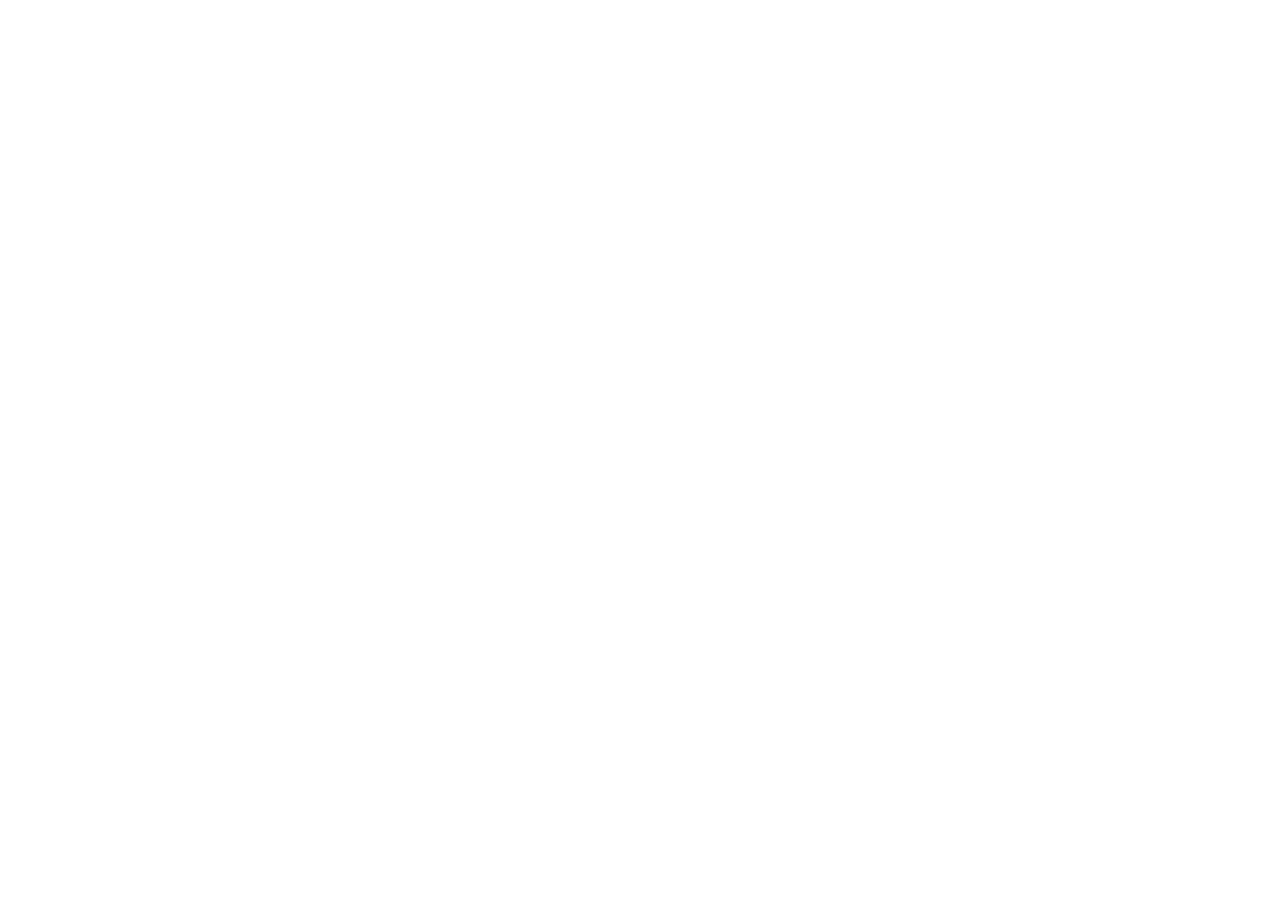
==== index.html @ aa8d3229 "initial structure" ====
<!DOCTYPE html>
<html lang="en">
<head>
    <meta charset="UTF-8">
    <meta name="viewport" content="width=device-width, initial-scale=1.0">
    <link rel="stylesheet" href="scss/styles.css">
    <title>Document</title>
</head>
<body>
    <main>
        <!-- sidebar starts -->
        <aside></aside>
        <!-- sidebar ends -->

        <!-- main content starts -->
        <section></section>
        <!-- main content ends -->
    </main>
</body>
</html>
---- scss/styles.css ----
/* style resets start */
* {
  margin: 0;
  padding: 0;
  box-sizing: border-box; }

a {
  text-decoration: none; }

/* style resets end */
/* sidebar styles start */
/* sidebar styles end */

/*# sourceMappingURL=styles.css.map */
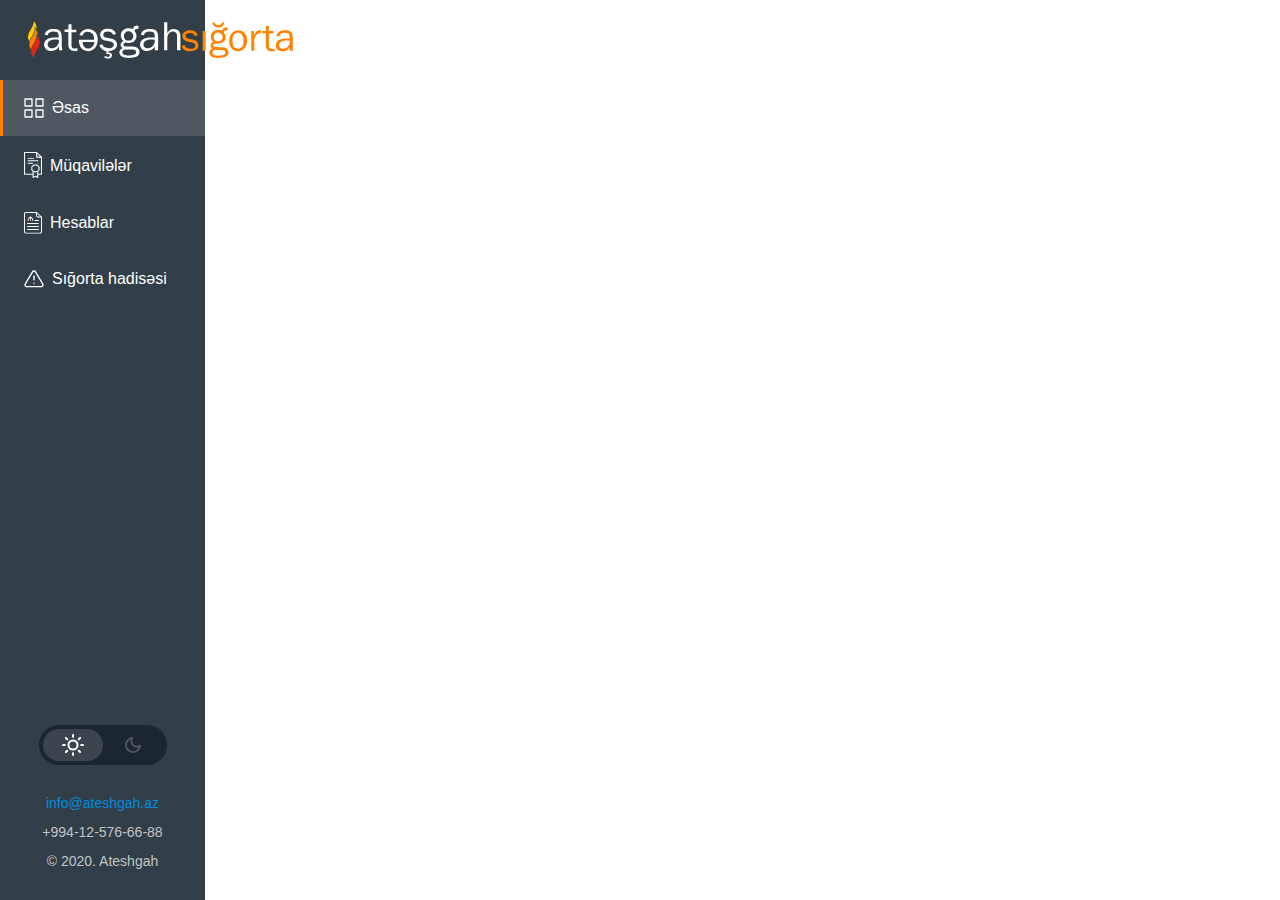
==== commit 45ec12be: "sidebar" ====
--- a/index.html
+++ b/index.html
@@ -3,18 +3,85 @@
 <head>
     <meta charset="UTF-8">
     <meta name="viewport" content="width=device-width, initial-scale=1.0">
+    <link rel="stylesheet" href="https://stackpath.bootstrapcdn.com/bootstrap/4.5.2/css/bootstrap.min.css" integrity="sha384-JcKb8q3iqJ61gNV9KGb8thSsNjpSL0n8PARn9HuZOnIxN0hoP+VmmDGMN5t9UJ0Z" crossorigin="anonymous">
     <link rel="stylesheet" href="scss/styles.css">
     <title>Document</title>
 </head>
 <body>
     <main>
         <!-- sidebar starts -->
-        <aside></aside>
+        <aside class="sidebar">
+            <!-- logo starts -->
+            <div class="logo d-flex align-items-center">
+                <div class="w-100 d-flex justify-content-center">
+                    <a href="#" class="mr-1">
+                        <img src="assets/icons/logo.svg" alt="company logo" />
+                    </a>
+                    <a href="#" class="company-name d-flex">
+                        <img src="assets/icons/company-name-1.svg" alt="atesgah" />
+                        <img src="assets/icons/company-name-2.svg" alt="sigorta" />
+                    </a>
+                </div>
+            </div>
+            <!-- logo ends -->
+
+            <!-- navigation menu links start -->
+            <nav class="aside-menu">
+                <ul>
+                    <li>
+                        <a href="#" class="white d-flex align-items-center py-3 pl-4 position-relative active-link">
+                            <img class="mr-2" src="assets/icons/main.svg" alt="main page icon" />Əsas
+                        </a>
+                    </li>
+                    <li>
+                        <a href="#" class="white d-flex align-items-center py-3 pl-4 position-relative">
+                            <img class="mr-2" src="assets/icons/agreements.svg" alt="agreements icon" />Müqavilələr
+                        </a>
+                    </li>
+                    <li>
+                        <a href="#" class="white d-flex align-items-center py-3 pl-4 position-relative">
+                            <img class="mr-2" src="assets/icons/accounts.svg" alt="accounts icon" />Hesablar
+                        </a>
+                    </li>
+                    <li>
+                        <a href="#" class="white d-flex align-items-center py-3 pl-4 position-relative">
+                            <img class="mr-2" src="assets/icons/insurance-event.svg" alt="insurance event icon" />Sığorta hadisəsi
+                        </a>
+                    </li>
+                </ul>
+            </nav>
+            <!-- navigation menu links end -->
+
+            <!-- sidebar footer starts -->
+            <footer class="position-absolute w-100 text-center">
+                <div class="theme-toggler mx-auto d-flex justify-content-between align-items-center">
+                    <a class="d-flex align-items-center justify-content-center active-toggler" href="#">
+                        <img src="assets/icons/light-mode.svg" alt="light mode icon" />
+                    </a>
+                    <a class="d-flex align-items-center justify-content-center" href="#">
+                        <img src="assets/icons/dark-mode.svg" alt="dark mode icon" />
+                    </a>
+                </div>
+                <div class="contact py-4">
+                    <p class="py-1">
+                        <a class="blue" href="mailto:info@ateshgah.az">info@ateshgah.az</a>
+                    </p>
+                    <p class="py-1">
+                        <a class="gray" href="tel:+994-12-576-66-88">+994-12-576-66-88</a>
+                    </p>
+                    <p class="gray py-1">&copy; 2020. Ateshgah</p>
+                </div>
+            </footer>
+            <!-- sidebar footer ends -->
+        </aside>
         <!-- sidebar ends -->
 
         <!-- main content starts -->
         <section></section>
         <!-- main content ends -->
     </main>
+
+    <!-- necessary javascript links -->
+    <script src="js/index.js"></script>
 </body>
 </html>--- a/scss/styles.css
+++ b/scss/styles.css
@@ -1,14 +1,80 @@
+/* imports */
 /* style resets start */
 * {
-  margin: 0;
-  padding: 0;
-  box-sizing: border-box; }
+  margin: 0 !important;
+  padding: 0 !important;
+  box-sizing: border-box !important; }
 
 a {
-  text-decoration: none; }
+  text-decoration: none !important; }
+  a:hover {
+    color: inherit; }
 
 /* style resets end */
+/* common styles start */
+.white {
+  color: #fff; }
+
+.orange {
+  color: #FF8300; }
+
+.blue {
+  color: #008DDD; }
+  .blue:hover {
+    color: #008DDD; }
+
+.gray {
+  color: #C0C5C7; }
+  .gray:hover {
+    color: #C0C5C7; }
+
+.active-link {
+  background-color: rgba(196, 196, 196, 0.2); }
+  .active-link::before {
+    content: "";
+    width: 3px;
+    height: 100%;
+    background-color: #FF8300;
+    position: absolute;
+    left: 0; }
+
+.active-toggler {
+  background-color: rgba(196, 196, 196, 0.2); }
+
+/* common styles end */
 /* sidebar styles start */
+main aside.sidebar {
+  width: 205px;
+  height: 100vh;
+  background-color: #323E48;
+  position: fixed;
+  /* sidebar logo styles start */
+  /* sidebar logo styles end */
+  /* sidebar navigation links styles start */
+  /* sidebar navigation links styles end */
+  /* sidebar footer styles start */
+  /* sidebar footer styles end */ }
+  main aside.sidebar div.logo {
+    height: 80px; }
+  main aside.sidebar nav.aside-menu ul li a:hover {
+    color: #fff; }
+  main aside.sidebar footer {
+    bottom: 0; }
+    main aside.sidebar footer .theme-toggler {
+      background-color: #1B2630;
+      width: 128px;
+      border-radius: 70px;
+      height: 40px;
+      padding: 0 4px !important; }
+      main aside.sidebar footer .theme-toggler a {
+        border-radius: 90px;
+        width: 60px;
+        height: 32px; }
+    main aside.sidebar footer p {
+      font-size: 14px; }
+
 /* sidebar styles end */
+/* main content styles start */
+/* main content styles end */
 
 /*# sourceMappingURL=styles.css.map */
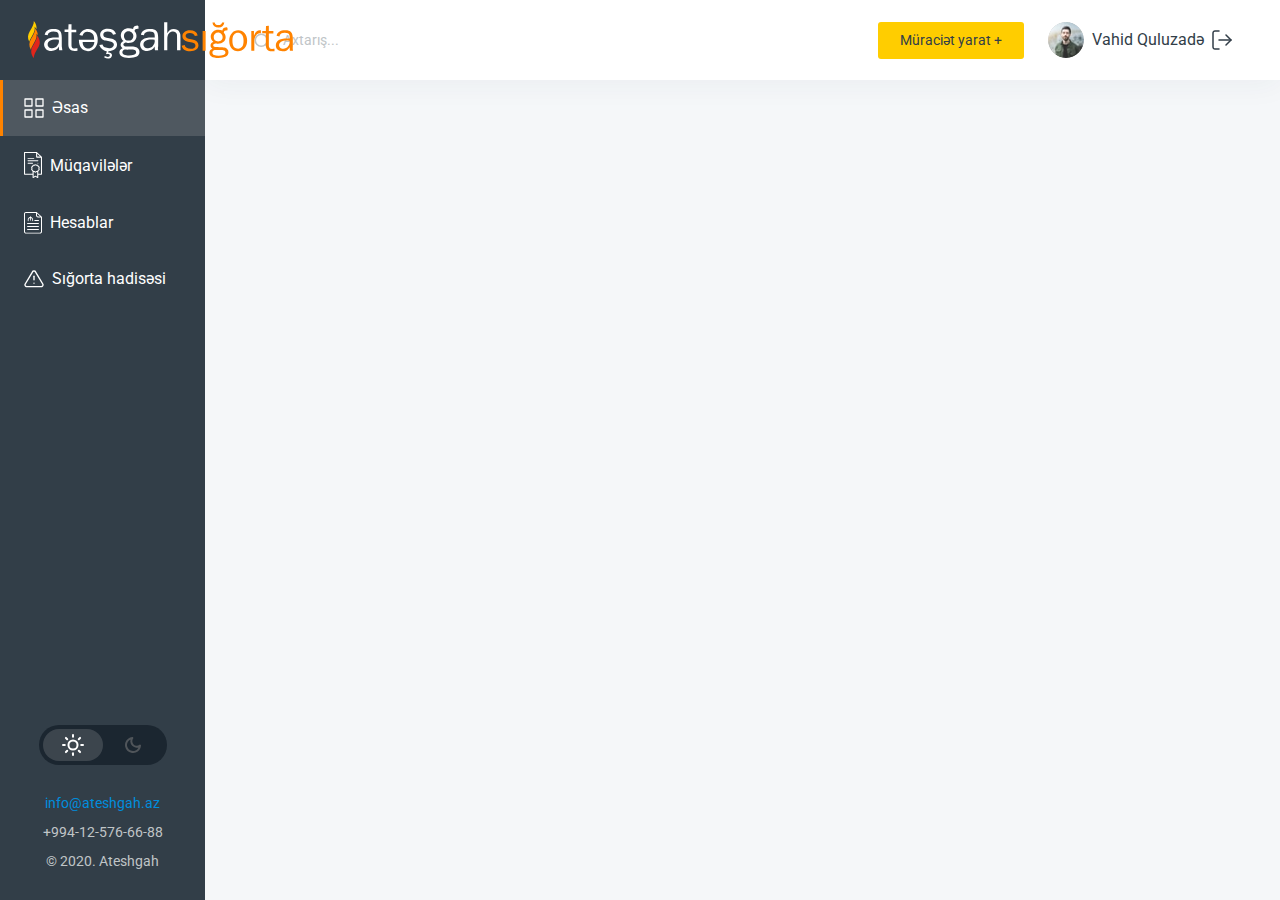
==== commit 0dffff94: "navbar" ====
--- a/index.html
+++ b/index.html
@@ -77,7 +77,53 @@
         <!-- sidebar ends -->
 
         <!-- main content starts -->
-        <section></section>
+        <section class="main-content ml-auto">
+            <!-- navbar starts -->
+            <nav class="shadowed">
+                <div class="px-5 d-flex align-items-center justify-content-between h-100">
+                    <div class="search-box">
+                        <div>
+                            <img class="mr-2" src="assets/icons/search.svg" alt="search icon" />
+                            <input type="search" placeholder="Axtarış..." />
+                        </div>
+                    </div>
+                    <div class="d-flex align-items-center">
+                        <div class="new-appeal mr-4 position-relative">
+                            <button class="dark py-2" id="show-appeal-dropdown">Müraciət yarat &#43;</button>
+                            <div class="position-absolute appeal-dropdown w-100 py-2 mt-2 hidden shadowed-dropdown">
+                                <ul class="list-unstyled pl-3">
+                                    <li class="py-2">
+                                        <a class="dark" href="#">NVSMMIS</a>
+                                    </li>
+                                    <li class="py-2">
+                                        <a class="dark" href="#">Krasko sığorta</a>
+                                    </li>
+                                    <li class="py-2">
+                                        <a class="dark" href="#">Səfər sığortası</a>
+                                    </li>
+                                    <li class="py-2">
+                                        <a class="dark" href="#">Əmlak sığortası</a>
+                                    </li>
+                                    <li class="py-2">
+                                        <a class="dark" href="#">Tibbi sığorta</a>
+                                    </li>
+                                </ul>
+                            </div>
+                        </div>
+                        <!-- account options starts -->
+                        <div class="d-flex align-items-center account-info">
+                            <div>
+                                <img src="assets/images/profile-image.svg" alt="user's profile image" />
+                            </div>
+                            <a href="#" class="dark mx-2">Vahid Quluzadə</a>
+                            <img src="assets/icons/log-out.svg" alt="log out icon" />
+                        </div>
+                        <!-- account options ends -->
+                    </div>
+                </div>
+            </nav>
+            <!-- navbar ends -->
+        </section>
         <!-- main content ends -->
     </main>
 
--- a/scss/styles.css
+++ b/scss/styles.css
@@ -1,14 +1,17 @@
 /* imports */
+@import url("https://fonts.googleapis.com/css2?family=Roboto&display=swap");
 /* style resets start */
 * {
   margin: 0 !important;
   padding: 0 !important;
   box-sizing: border-box !important; }
 
+body {
+  background-color: #f5f7f9;
+  font-family: 'Roboto', sans-serif; }
+
 a {
   text-decoration: none !important; }
-  a:hover {
-    color: inherit; }
 
 /* style resets end */
 /* common styles start */
@@ -17,6 +20,11 @@
 
 .orange {
   color: #FF8300; }
+
+.dark {
+  color: #323E48; }
+  .dark:hover {
+    color: #323E48; }
 
 .blue {
   color: #008DDD; }
@@ -40,6 +48,20 @@
 
 .active-toggler {
   background-color: rgba(196, 196, 196, 0.2); }
+
+.shadowed {
+  -webkit-box-shadow: 0px 4px 30px 0px rgba(36, 64, 73, 0.05);
+  -moz-box-shadow: 0px 4px 30px 0px rgba(36, 64, 73, 0.05);
+  box-shadow: 0px 4px 30px 0px rgba(36, 64, 73, 0.05); }
+
+.shadowed-dropdown {
+  -webkit-box-shadow: 0px 4px 30px 0px rgba(36, 64, 73, 0.13);
+  -moz-box-shadow: 0px 4px 30px 0px rgba(36, 64, 73, 0.13);
+  box-shadow: 0px 4px 30px 0px rgba(36, 64, 73, 0.13); }
+
+.hidden {
+  opacity: 0;
+  transition: opacity .5s; }
 
 /* common styles end */
 /* sidebar styles start */
@@ -75,6 +97,39 @@
 
 /* sidebar styles end */
 /* main content styles start */
+section.main-content {
+  width: calc(100% - 205px); }
+  section.main-content nav {
+    height: 80px;
+    background-color: #fff; }
+    section.main-content nav .search-box input {
+      border: none; }
+      section.main-content nav .search-box input::placeholder {
+        font-size: 14px;
+        color: #C0C5C7; }
+    section.main-content nav .new-appeal button {
+      background-color: #FFCD00;
+      border-radius: 3px;
+      font-size: 14px;
+      border: none;
+      width: 146px; }
+      section.main-content nav .new-appeal button:focus {
+        outline: 0 !important; }
+    section.main-content nav .new-appeal .appeal-dropdown {
+      background-color: #fff;
+      transition: opacity .5s;
+      border-radius: 5px; }
+      section.main-content nav .new-appeal .appeal-dropdown a {
+        font-size: 14px; }
+    section.main-content nav .account-info > div {
+      width: 36px;
+      height: 36px;
+      border-radius: 50%; }
+      section.main-content nav .account-info > div img {
+        width: 100%;
+        height: 100%;
+        border-radius: 50%; }
+
 /* main content styles end */
 
 /*# sourceMappingURL=styles.css.map */
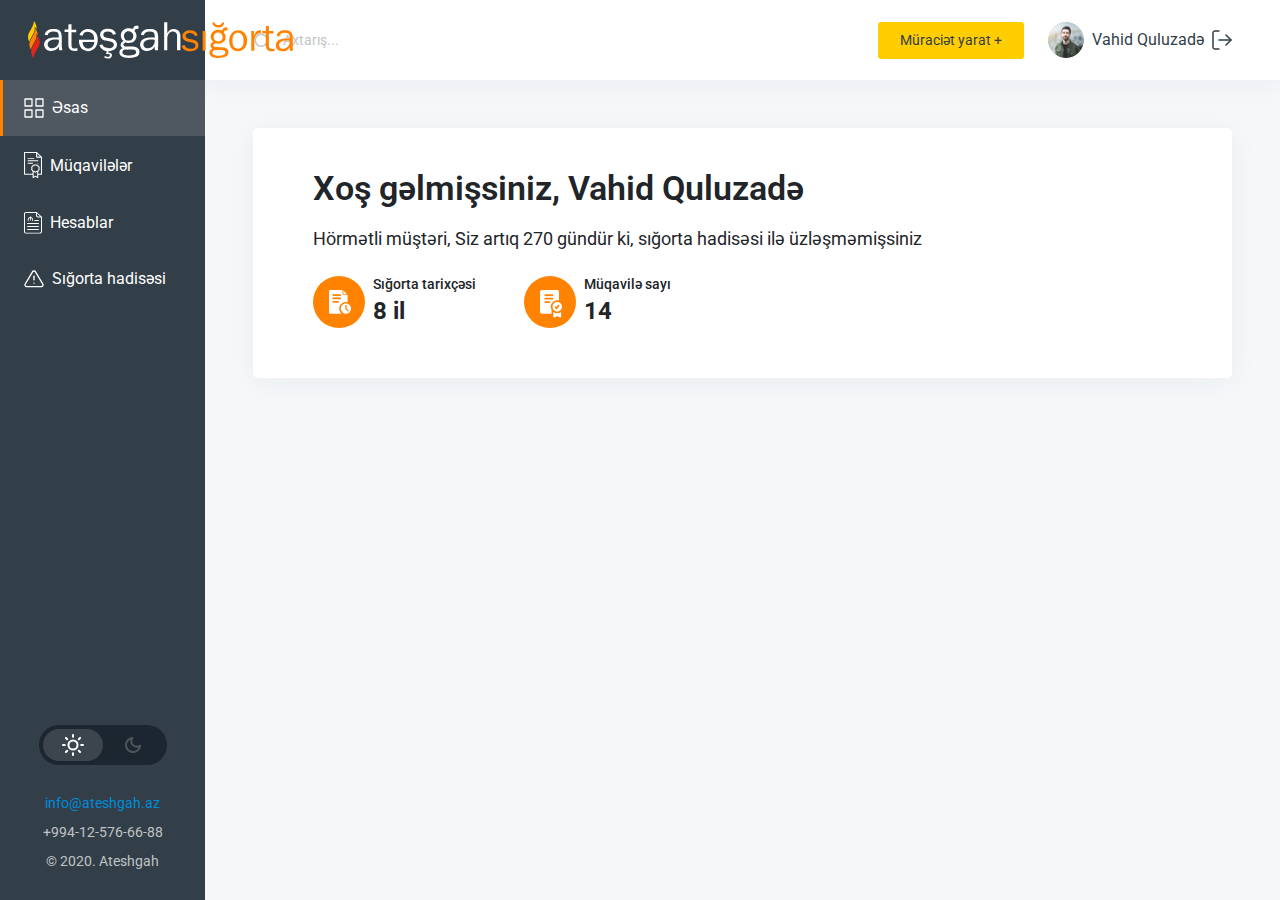
==== commit 7650e56b: "statistics section" ====
--- a/index.html
+++ b/index.html
@@ -123,6 +123,35 @@
                 </div>
             </nav>
             <!-- navbar ends -->
+
+            <!-- statistics section starts -->
+            <div class="statistics m-5 shadowed">
+                <div>
+                    <h1 class="mb-3">Xoş gəlmişsiniz, Vahid Quluzadə</h1>
+                    <p class="mb-4">Hörmətli müştəri, Siz artıq <span>270</span> gündür ki, sığorta hadisəsi ilə üzləşməmişsiniz</p>
+                    <div class="d-flex">
+                        <div class="d-flex align-items-center mr-5">
+                            <div class="mr-2">
+                                <img src="assets/icons/insurance-story.svg" alt="insurance story icon" />
+                            </div>
+                            <div>
+                                <h6>Sığorta tarixçəsi</h6>
+                                <strong>8 il</strong>
+                            </div>
+                        </div>
+                        <div class="d-flex align-items-center">
+                            <div class="mr-2">
+                                <img src="assets/icons/agreements-quantity.svg" alt="agreements quantity icon" />
+                            </div>
+                            <div>
+                                <h6>Müqavilə sayı</h6>
+                                <strong>14</strong>
+                            </div>
+                        </div>
+                    </div>
+                </div>
+            </div>
+            <!-- statistics section ends -->
         </section>
         <!-- main content ends -->
     </main>
--- a/scss/styles.css
+++ b/scss/styles.css
@@ -98,10 +98,20 @@
 /* sidebar styles end */
 /* main content styles start */
 section.main-content {
-  width: calc(100% - 205px); }
+  width: calc(100% - 205px);
+  /* navbar styles start */
+  /* navbar styles end */
+  /* statistics section styles start */
+  /* statistics section styles end */ }
   section.main-content nav {
     height: 80px;
-    background-color: #fff; }
+    background-color: #fff;
+    /* search box styles start */
+    /* search box styles end */
+    /* new appeal button and dropdown styles start */
+    /* new appeal button and dropdown styles end */
+    /* account information styles start */
+    /* account information styles end */ }
     section.main-content nav .search-box input {
       border: none; }
       section.main-content nav .search-box input::placeholder {
@@ -129,6 +139,20 @@
         width: 100%;
         height: 100%;
         border-radius: 50%; }
+  section.main-content div.statistics {
+    height: 250px;
+    background-color: #fff;
+    border-radius: 5px;
+    padding: 40px 60px !important; }
+    section.main-content div.statistics h1 {
+      font-size: 34px;
+      font-weight: 600; }
+    section.main-content div.statistics p {
+      font-size: 18px; }
+    section.main-content div.statistics h6 {
+      font-size: 14px; }
+    section.main-content div.statistics strong {
+      font-size: 24px; }
 
 /* main content styles end */
 
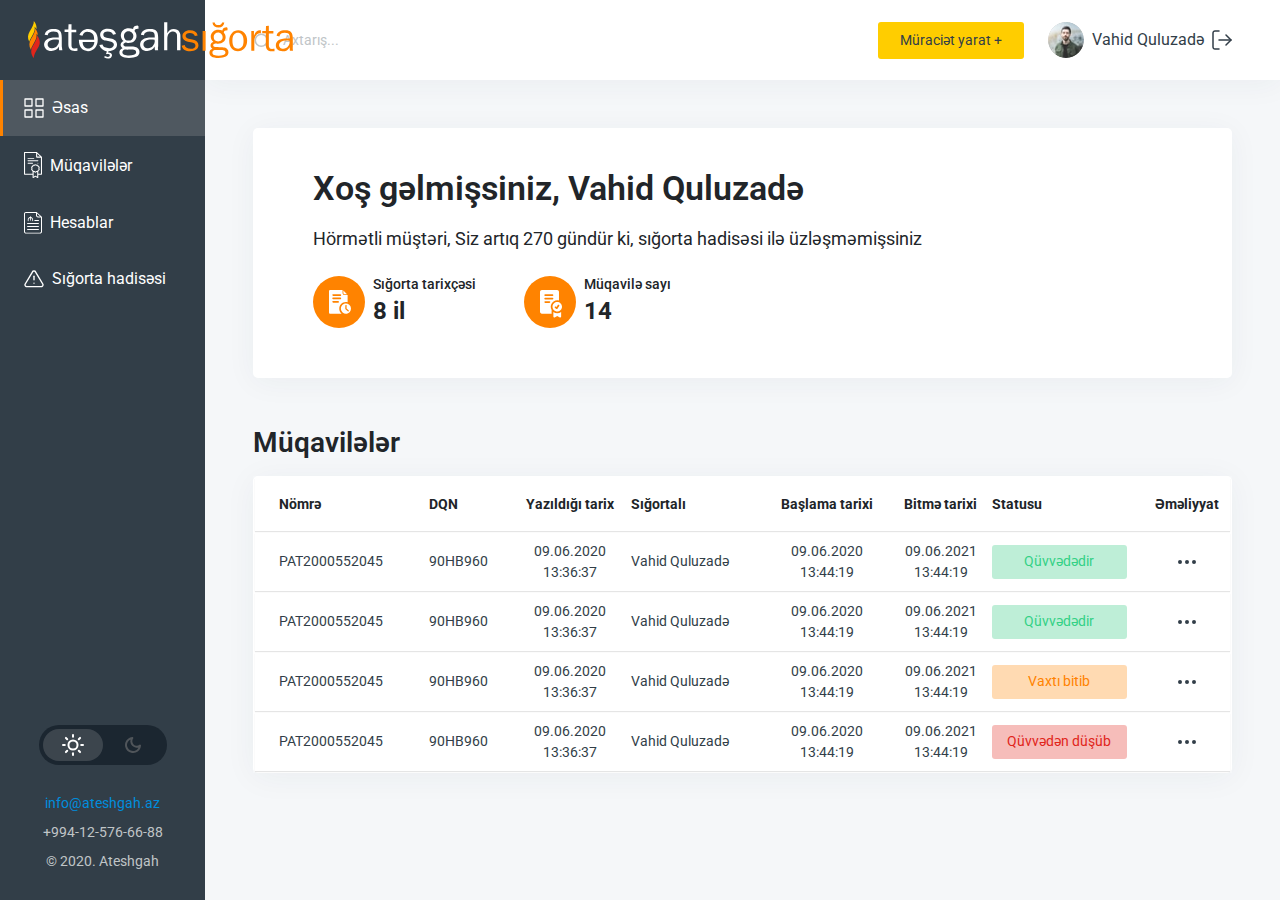
==== commit 36d65508: "agreements table" ====
--- a/index.html
+++ b/index.html
@@ -27,7 +27,7 @@
 
             <!-- navigation menu links start -->
             <nav class="aside-menu">
-                <ul>
+                <ul class="list-unstyled">
                     <li>
                         <a href="#" class="white d-flex align-items-center py-3 pl-4 position-relative active-link">
                             <img class="mr-2" src="assets/icons/main.svg" alt="main page icon" />Əsas
@@ -152,6 +152,132 @@
                 </div>
             </div>
             <!-- statistics section ends -->
+
+            <!-- agreements section starts -->
+            <div class="agreements m-5">
+                <h1 class="mb-3">Müqavilələr</h1>
+                <div class="agreements-table shadowed">
+                    <!-- table starts -->
+                    <table class="w-100">
+                        <!-- table header starts -->
+                        <thead>
+                            <tr>
+                                <th scope="col" class="py-3 pl-4">Nömrə</th>
+                                <th scope="col" class="py-3">DQN</th>
+                                <th scope="col" class="text-center py-3">Yazıldığı tarix</th>
+                                <th scope="col" class="py-3">Sığortalı</th>
+                                <th scope="col" class="text-center py-3">Başlama tarixi</th>
+                                <th scope="col" class="text-center py-3">Bitmə tarixi</th>
+                                <th scope="col" class="py-3 status-header">Statusu</th>
+                                <th scope="col" class="text-center py-3">Əməliyyat</th>
+                            </tr>
+                        </thead>
+                        <!-- table header ends -->
+                        <!-- table body starts -->
+                        <tbody>
+                            <!-- new table row -->
+                            <tr>
+                                <td class="align-middle py-2 pl-4">PAT2000552045</td>
+                                <td class="align-middle py-2">90HB960</td>
+                                <td class="align-middle text-center py-2">
+                                    <span>09.06.2020</span><br />
+                                    <span>13:36:37</span>
+                                </td>
+                                <td class="align-middle py-2">Vahid Quluzadə</td>
+                                <td class="align-middle text-center py-2">
+                                    <span>09.06.2020</span><br />
+                                    <span>13:44:19</span>
+                                </td>
+                                <td class="align-middle text-center py-2">
+                                    <span>09.06.2021</span><br />
+                                    <span>13:44:19</span>
+                                </td>
+                                <td class="align-middle py-2">
+                                    <p class="status valid d-flex align-items-center justify-content-center">Qüvvədədir</p>
+                                </td>
+                                <td class="align-middle text-center py-2">
+                                    <img src="assets/icons/ellipsis.svg" alt="ellipsis icon for options" />
+                                </td>
+                            </tr>
+                            <!-- new table row -->
+                            <tr>
+                                <td class="align-middle py-2 pl-4">PAT2000552045</td>
+                                <td class="align-middle py-2">90HB960</td>
+                                <td class="align-middle text-center py-2">
+                                    <span>09.06.2020</span><br />
+                                    <span>13:36:37</span>
+                                </td>
+                                <td class="align-middle py-2">Vahid Quluzadə</td>
+                                <td class="align-middle text-center py-2">
+                                    <span>09.06.2020</span><br />
+                                    <span>13:44:19</span>
+                                </td>
+                                <td class="align-middle text-center py-2">
+                                    <span>09.06.2021</span><br />
+                                    <span>13:44:19</span>
+                                </td>
+                                <td class="align-middle py-2">
+                                    <p class="status valid d-flex align-items-center justify-content-center">Qüvvədədir</p>
+                                </td>
+                                <td class="align-middle text-center py-2">
+                                    <img src="assets/icons/ellipsis.svg" alt="ellipsis icon for options" />
+                                </td>
+                            </tr>
+                            <!-- new table row -->
+                            <tr>
+                                <td class="align-middle py-2 pl-4">PAT2000552045</td>
+                                <td class="align-middle py-2">90HB960</td>
+                                <td class="align-middle text-center py-2">
+                                    <span>09.06.2020</span><br />
+                                    <span>13:36:37</span>
+                                </td>
+                                <td class="align-middle py-2">Vahid Quluzadə</td>
+                                <td class="align-middle text-center py-2">
+                                    <span>09.06.2020</span><br />
+                                    <span>13:44:19</span>
+                                </td>
+                                <td class="align-middle text-center py-2">
+                                    <span>09.06.2021</span><br />
+                                    <span>13:44:19</span>
+                                </td>
+                                <td class="align-middle py-2">
+                                    <p class="status expired d-flex align-items-center justify-content-center">Vaxtı bitib</p>
+                                </td>
+                                <td class="align-middle text-center py-2">
+                                    <img src="assets/icons/ellipsis.svg" alt="ellipsis icon for options" />
+                                </td>
+                            </tr>
+                            <!-- new table row -->
+                            <tr>
+                                <td class="align-middle py-2 pl-4">PAT2000552045</td>
+                                <td class="align-middle py-2">90HB960</td>
+                                <td class="align-middle text-center py-2">
+                                    <span>09.06.2020</span><br />
+                                    <span>13:36:37</span>
+                                </td>
+                                <td class="align-middle py-2">Vahid Quluzadə</td>
+                                <td class="align-middle text-center py-2">
+                                    <span>09.06.2020</span><br />
+                                    <span>13:44:19</span>
+                                </td>
+                                <td class="align-middle text-center py-2">
+                                    <span>09.06.2021</span><br />
+                                    <span>13:44:19</span>
+                                </td>
+                                <td class="align-middle py-2">
+                                    <p class="status invalid d-flex align-items-center justify-content-center">Qüvvədən düşüb</p>
+                                </td>
+                                <td class="align-middle text-center py-2">
+                                    <img src="assets/icons/ellipsis.svg" alt="ellipsis icon for options" />
+                                </td>
+                            </tr>
+                        </tbody>
+                        <!-- table body ends -->
+                    </table>
+                    <!-- table ends -->
+                </div>
+            </div>
+            <!-- agreements section ends -->
         </section>
         <!-- main content ends -->
     </main>
--- a/scss/styles.css
+++ b/scss/styles.css
@@ -102,7 +102,9 @@
   /* navbar styles start */
   /* navbar styles end */
   /* statistics section styles start */
-  /* statistics section styles end */ }
+  /* statistics section styles end */
+  /* agreements section styles start */
+  /* agreements section styles end */ }
   section.main-content nav {
     height: 80px;
     background-color: #fff;
@@ -153,6 +155,35 @@
       font-size: 14px; }
     section.main-content div.statistics strong {
       font-size: 24px; }
+  section.main-content div.agreements h1 {
+    font-size: 28px;
+    font-weight: 600; }
+  section.main-content div.agreements .agreements-table table {
+    background-color: #fff;
+    border-collapse: separate;
+    border-radius: 5px; }
+    section.main-content div.agreements .agreements-table table tr {
+      box-shadow: 0 1px 1px 0 rgba(0, 0, 0, 0.1); }
+    section.main-content div.agreements .agreements-table table th {
+      font-size: 14px; }
+      section.main-content div.agreements .agreements-table table th.status-header {
+        width: 150px; }
+    section.main-content div.agreements .agreements-table table td {
+      color: #323E48;
+      font-size: 14px; }
+    section.main-content div.agreements .agreements-table table .status {
+      width: 90%;
+      height: 34px;
+      border-radius: 3px; }
+    section.main-content div.agreements .agreements-table table .valid {
+      background-color: rgba(41, 199, 123, 0.3);
+      color: #34D186; }
+    section.main-content div.agreements .agreements-table table .expired {
+      background-color: rgba(255, 131, 0, 0.3);
+      color: #FF8300; }
+    section.main-content div.agreements .agreements-table table .invalid {
+      background-color: rgba(225, 37, 27, 0.3);
+      color: #E1251B; }
 
 /* main content styles end */
 
